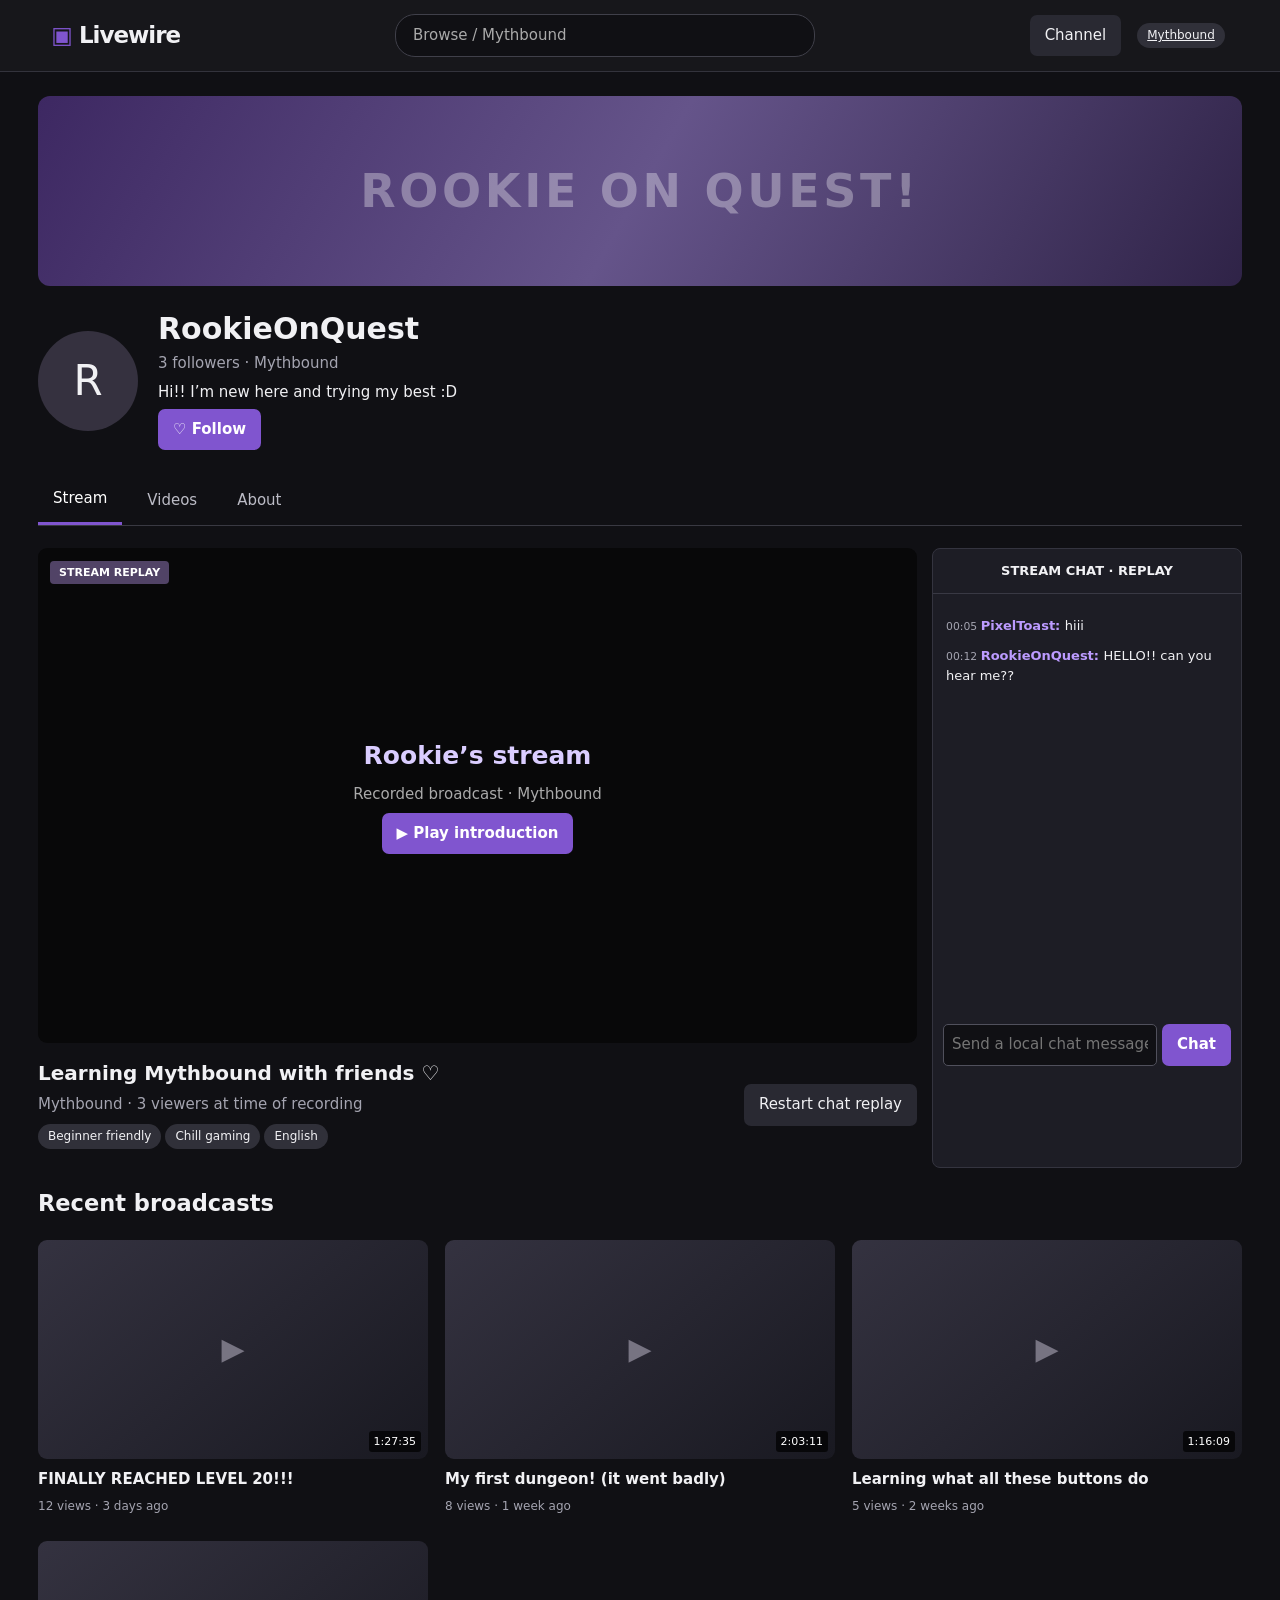
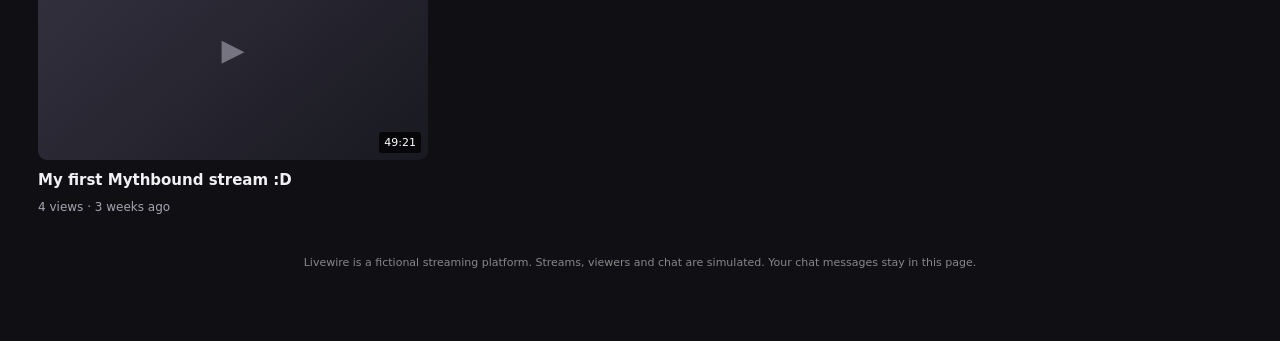
==== livewire/index.html @ 013699fd "Create fictional Rookie livestream channel with chat replay, VODs and animation slot" ====
<!doctype html><html lang="en"><head><meta charset="utf-8"><meta name="viewport" content="width=device-width,initial-scale=1"><title>Livewire — Rookie's channel</title><link rel="stylesheet" href="../media-platforms.css"><style>:root{--accent:#8055cf}.banner{background:linear-gradient(120deg,#3d2862,#65548a,#2f2347)}.stream-info{margin-bottom:25px}.stream-layout video{z-index:3}</style></head><body><header><span class="brand"><b>▣</b> Livewire</span><span class="search">Browse / Mythbound</span><button id="home">Channel</button><a class="tag" href="../mythbound/">Mythbound</a></header><main id="main" class="wrap"></main><script>
const root=document.getElementById('main');
let profile={nickname:'You'};try{profile=JSON.parse(localStorage.getItem('mythbound-local-profile-v1'))||profile}catch{}
const nick=String(profile.nickname||'You');
const escapeText=s=>String(s).replace(/[&<>"']/g,c=>({'&':'&amp;','<':'&lt;','>':'&gt;','"':'&quot;',"'":'&#39;'}[c]));
const name='RookieOnQuest',clips=[
['FINALLY REACHED LEVEL 20!!!','3 days ago','1:27:35','12 views'],
['My first dungeon! (it went badly)','1 week ago','2:03:11','8 views'],
['Learning what all these buttons do','2 weeks ago','1:16:09','5 views'],
['My first Mythbound stream :D','3 weeks ago','49:21','4 views']
];
let followed=false;try{followed=localStorage.getItem('livewire-follow')==='1'}catch{}
let replayTimer=null;
function art(file,alt){return '<img src="assets/'+file+'" alt="'+escapeText(alt)+'" onerror="this.remove()">'}
function footer(){return '<p class="notice">Livewire is a fictional streaming platform. Streams, viewers and chat are simulated. Your chat messages stay in this page.</p>'}
function channelHeader(){return '<div class="banner"><span>ROOKIE ON QUEST!</span>'+art('banner.png','Stream channel banner')+'</div><div class="identity"><div class="profile">R'+art('profile.png','Rookie profile')+'</div><div><h1>'+name+'</h1><p class="muted"><span id="follows">'+(followed?4:3)+'</span> followers · Mythbound</p><p>Hi!! I’m new here and trying my best :D</p><button id="follow" class="accent">'+(followed?'♥ Following':'♡ Follow')+'</button></div></div>'}
function bindFollow(){const b=document.getElementById('follow');if(!b)return;b.onclick=()=>{followed=!followed;try{localStorage.setItem('livewire-follow',followed?'1':'0')}catch{}b.textContent=followed?'♥ Following':'♡ Follow';document.getElementById('follows').textContent=followed?'4':'3'}}
function cards(){return '<div class="grid">'+clips.map((v,i)=>'<button class="video" data-clip="'+i+'"><div class="thumb"><strong>▶</strong>'+art('thumb-'+(i+1)+'.png','')+'<span class="duration">'+v[2]+'</span></div><h3>'+escapeText(v[0])+'</h3><small>'+v[3]+' · '+v[1]+'</small></button>').join('')+'</div>'}
const lines=[['00:05','PixelToast','hiii'],['00:12',name,'HELLO!! can you hear me??'],['00:20','WoollyWanderer','yes lol'],['00:28',name,'oh thank goodness'],['00:45','PixelToast','what level are you now?'],['00:52',name,'20!!! finally!!!'],['01:02',name,'my friend '+nick+' helped me a lot :D'],['01:18','WoollyWanderer','grats!!!'],['01:32',name,'WAIT I THINK I PULLED SOMETHING'],['01:36','PixelToast','RUN'],['01:44',name,'...'],['01:51','WoollyWanderer','F'],['02:03',name,'we do not talk about that']];
function appendLine(who,msg,time){const log=document.getElementById('chatlog');if(!log)return;const p=document.createElement('p'),t=document.createElement('small'),b=document.createElement('b');t.textContent=time+' ';b.textContent=who+': ';p.append(t,b,document.createTextNode(msg));log.append(p);log.scrollTop=log.scrollHeight}
function stopReplay(){if(replayTimer!==null){clearInterval(replayTimer);replayTimer=null}}
function stream(title,index=-1){stopReplay();root.innerHTML=channelHeader()+'<div class="tabs"><button id="stream" class="active">Stream</button><button id="videos">Videos</button><button id="about">About</button></div><div class="stream-layout"><section><div class="player" id="player"><div class="stream-overlay"><span class="live" style="background:#514366">STREAM REPLAY</span></div>'+art(index<0?'stream-still.png':'thumb-'+(index+1)+'.png','Stream still')+'<div class="placeholder" id="intro-placeholder"><strong>Rookie’s stream</strong><span>Recorded broadcast · Mythbound</span><button id="intro" class="accent">▶ Play introduction</button></div></div><div class="stream-meta"><div><h2>'+escapeText(title)+'</h2><p class="muted">Mythbound · 3 viewers at time of recording</p><span class="tag">Beginner friendly</span><span class="tag">Chill gaming</span><span class="tag">English</span></div><button id="replay">Restart chat replay</button></div></section><aside class="chat"><h3>STREAM CHAT · REPLAY</h3><div class="chatlog" id="chatlog"></div><form id="chat-form"><input id="chat-input" maxlength="250" placeholder="Send a local chat message" aria-label="Chat message"><button class="accent">Chat</button></form></aside></div><h2>Recent broadcasts</h2>'+cards()+footer();bindFollow();bindTabs();bindCards();startReplay();document.getElementById('replay').onclick=startReplay;document.getElementById('chat-form').onsubmit=e=>{e.preventDefault();const input=document.getElementById('chat-input');if(input.value.trim()){appendLine(nick,input.value.trim(),'Now');input.value=''}};document.getElementById('intro').onclick=playIntro}
function startReplay(){stopReplay();const log=document.getElementById('chatlog');if(!log)return;log.replaceChildren();let i=0;function next(){if(i>=lines.length){stopReplay();return}const t=lines[i++];appendLine(t[1],t[2],t[0])}next();next();replayTimer=setInterval(next,2300)}
function playIntro(){const holder=document.getElementById('intro-placeholder');const vid=document.createElement('video');vid.className='intro';vid.controls=true;vid.playsInline=true;vid.preload='metadata';vid.src='assets/introduction.mp4';vid.addEventListener('error',()=>{vid.remove();holder.hidden=false;holder.innerHTML='<strong>Introduction coming soon!</strong><span>The animated clip is not uploaded yet.</span>'},{once:true});vid.addEventListener('loadeddata',()=>{holder.hidden=true;vid.play().catch(()=>{})},{once:true});document.getElementById('player').append(vid)}
function bindCards(){root.querySelectorAll('[data-clip]').forEach(b=>b.onclick=()=>{const i=Number(b.dataset.clip);stream(clips[i][0],i);window.scrollTo(0,0)})}
function bindTabs(){document.getElementById('stream').onclick=()=>stream('Learning Mythbound with friends ♡');document.getElementById('videos').onclick=()=>{stopReplay();root.innerHTML=channelHeader()+'<div class="tabs"><button id="stream">Stream</button><button id="videos" class="active">Videos</button><button id="about">About</button></div>'+cards()+footer();bindFollow();bindTabs();bindCards()};document.getElementById('about').onclick=()=>{stopReplay();root.innerHTML=channelHeader()+'<div class="tabs"><button id="stream">Stream</button><button id="videos">Videos</button><button id="about" class="active">About</button></div><div class="aboutcard"><h2>About me!</h2><p>I started streaming because I love Mythbound, even though I’m terrible at it sometimes. My friend '+escapeText(nick)+' helps me with all the difficult stuff. Thanks for being here!!</p><p><a class="tag" href="../mythbound/">Play Mythbound with me ↗</a></p><p class="muted">No set schedule yet. I stream whenever I can!</p></div>'+footer();bindFollow();bindTabs()}}
document.getElementById('home').onclick=()=>stream('Learning Mythbound with friends ♡');stream('Learning Mythbound with friends ♡');
</script></body></html>
---- media-platforms.css ----
*{box-sizing:border-box}body{margin:0;background:#101014;color:#f1f1f4;font:15px/1.55 system-ui,sans-serif}button,input{font:inherit}button,a{cursor:pointer}a{color:inherit}button{color:inherit;background:#292932;border:0;border-radius:7px;padding:9px 15px}button:hover{background:#41414d}button:focus-visible,a:focus-visible{outline:2px solid #b6a0ff;outline-offset:3px}[hidden]{display:none!important}header{position:sticky;top:0;z-index:10;display:flex;align-items:center;gap:16px;padding:14px 4%;background:#18181dec;border-bottom:1px solid #33333c;backdrop-filter:blur(12px)}.brand{font-size:23px;font-weight:850;letter-spacing:-1px;white-space:nowrap}.brand b{color:var(--accent)}.search{margin:auto;max-width:420px;flex:1;background:#101014;border:1px solid #40404a;border-radius:20px;padding:9px 17px;color:#aaa}.wrap{max-width:1260px;margin:auto;padding:24px 28px 70px}.banner{height:190px;border-radius:12px;background:linear-gradient(115deg,#23222d,#453a4a);display:grid;place-items:center;overflow:hidden;position:relative}.banner img{width:100%;height:100%;object-fit:cover;position:absolute;inset:0}.banner span{font-size:clamp(22px,4vw,46px);font-weight:900;letter-spacing:.08em;color:#ffffff55}.identity{display:flex;align-items:center;gap:20px;padding:25px 0}.profile{width:100px;height:100px;border-radius:50%;background:#35313f;object-fit:cover;display:grid;place-items:center;font-size:42px;overflow:hidden;flex:none}.profile img{width:100%;height:100%;object-fit:cover}.identity h1{margin:0;font-size:30px;line-height:1.2}.muted,small{color:#a4a4b0}.identity p{margin:5px 0}.accent{background:var(--accent);color:#fff;font-weight:700}.tabs{display:flex;gap:10px;border-bottom:1px solid #393942;margin-bottom:22px;flex-wrap:wrap}.tabs button{background:transparent;border-radius:0;padding:12px 15px;color:#bcbcc6}.tabs button.active{color:white;border-bottom:3px solid var(--accent)}.grid{display:grid;grid-template-columns:repeat(3,minmax(0,1fr));gap:23px 17px}.video{padding:0;background:transparent;text-align:left;display:block;min-width:0}.video:hover{background:transparent}.thumb{aspect-ratio:16/9;background:linear-gradient(140deg,#343240,#191921);border-radius:9px;display:grid;place-items:center;position:relative;overflow:hidden;color:#777482}.thumb img{position:absolute;inset:0;width:100%;height:100%;object-fit:cover}.thumb strong{font-size:30px}.duration{position:absolute;bottom:7px;right:7px;background:#000b;color:white;padding:2px 5px;font-size:11px;border-radius:3px}.video h3{font-size:15px;margin:9px 0 3px}.video small{font-size:12px}.watch{max-width:920px;margin:auto}.player{aspect-ratio:16/9;background:#080809;display:grid;place-items:center;position:relative;overflow:hidden;border-radius:9px}.player img{position:absolute;inset:0;width:100%;height:100%;object-fit:contain;opacity:.65}.buffer{z-index:2;display:grid;place-items:center;gap:9px;text-shadow:0 1px 5px black}.spin{width:42px;height:42px;border:4px solid #ffffff30;border-top-color:white;border-radius:50%;animation:spin 1.1s linear infinite}@keyframes spin{to{transform:rotate(360deg)}}.controls{position:absolute;bottom:0;left:0;right:0;padding:12px 15px;background:linear-gradient(transparent,#000d);display:flex;gap:14px;align-items:center;z-index:3}.controls button{padding:4px 9px;background:#222a}.comment{display:flex;gap:12px;padding:15px 0;border-bottom:1px solid #303038}.bubble{width:38px;height:38px;flex:none;border-radius:50%;background:#424256;display:grid;place-items:center;font-weight:800}.comment p{margin:5px 0;white-space:pre-wrap}.comment strong{font-size:13px}.reply{margin:13px 0 0;padding-left:15px;border-left:2px solid #55505e}.heart{color:#ed8ca0;font-size:12px}.desc{background:#23232b;padding:15px;border-radius:9px}.back{margin-bottom:15px}.dm{max-width:650px;margin:auto;background:#1a1a21;padding:20px;border:1px solid #393943;border-radius:12px}.msg{background:#30303b;padding:11px 15px;border-radius:10px;max-width:85%;margin:10px 0;white-space:pre-wrap}.msg.me{margin-left:auto;background:#45416b}.invite{padding:19px;border:1px solid #c7a977;background:#18283b;border-radius:10px;margin:15px 0;color:#f4dfb4;text-align:center}.invite a{display:block;color:#1c2937;background:#ead2a4;padding:10px;text-decoration:none;border-radius:5px;font-weight:800;margin-top:12px}.notice{font-size:11px;color:#888;text-align:center;margin:35px 0 0}.tag{display:inline-block;border-radius:20px;background:#303039;padding:3px 10px;font-size:12px;margin:4px 4px 4px 0}.stream-layout{display:grid;grid-template-columns:minmax(0,1fr) 310px;gap:15px}.chat{background:#1d1d25;border:1px solid #34343f;border-radius:8px;display:flex;flex-direction:column;min-height:360px}.chat h3{padding:12px;text-align:center;border-bottom:1px solid #393944;margin:0;font-size:13px}.chatlog{padding:13px;flex:1;overflow:auto;font-size:13px;max-height:420px}.chatlog p{margin:9px 0;overflow-wrap:anywhere}.chatlog b{color:#bc9bff}.chat form{padding:10px;display:flex;gap:5px}.chat input{width:100%;min-width:0;background:#101014;color:white;border:1px solid #50505c;border-radius:5px;padding:8px}.live{background:#e24455;color:white;font-size:11px;font-weight:900;padding:5px 9px;border-radius:4px}.stream-overlay{position:absolute;top:12px;left:12px;z-index:4}.intro{position:absolute;inset:0;width:100%;height:100%;object-fit:contain}.stream-meta{display:flex;gap:12px;justify-content:space-between;align-items:center;margin:15px 0}.stream-meta h2{margin:0;font-size:20px}.stream-meta p{margin:4px 0}.placeholder{display:grid;place-items:center;text-align:center;gap:7px;color:#aaa;z-index:2;padding:20px}.placeholder strong{font-size:25px;color:#dacdff}.aboutcard{background:#23232b;padding:19px;border-radius:10px;max-width:700px}.followed{background:#36323f!important}.statline{display:flex;gap:13px;flex-wrap:wrap;align-items:center;margin:10px 0}.statline button{font-size:13px}.empty{padding:25px;color:#aaa}@media(max-width:760px){.wrap{padding:15px 13px 40px}.grid{grid-template-columns:repeat(2,minmax(0,1fr))}.stream-layout{grid-template-columns:1fr}.chat{min-height:260px}.banner{height:130px}.identity{gap:12px}.profile{width:65px;height:65px}.identity h1{font-size:23px}header{gap:8px;padding:10px 12px;flex-wrap:wrap}.search{min-width:100px;font-size:12px}.brand{font-size:20px}.stream-meta{flex-wrap:wrap}}@media(prefers-reduced-motion:reduce){.spin{animation:none}}
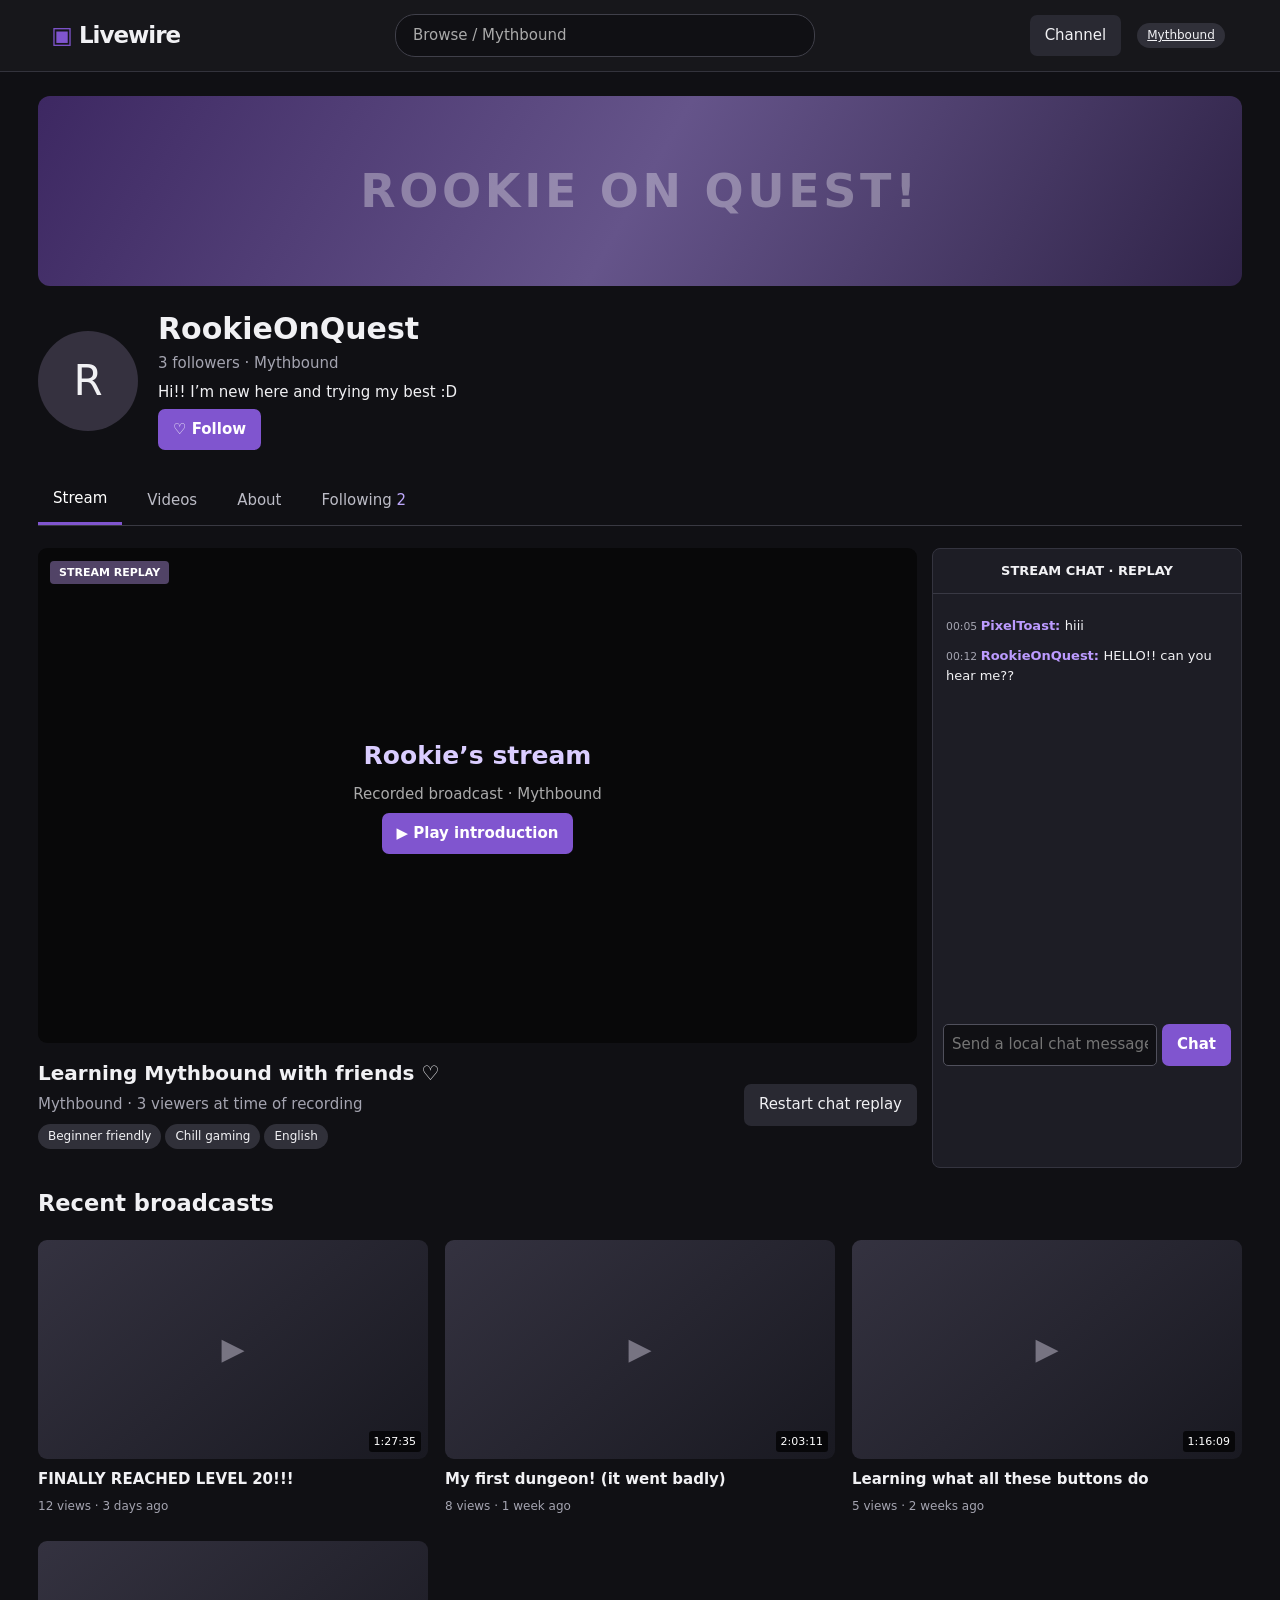
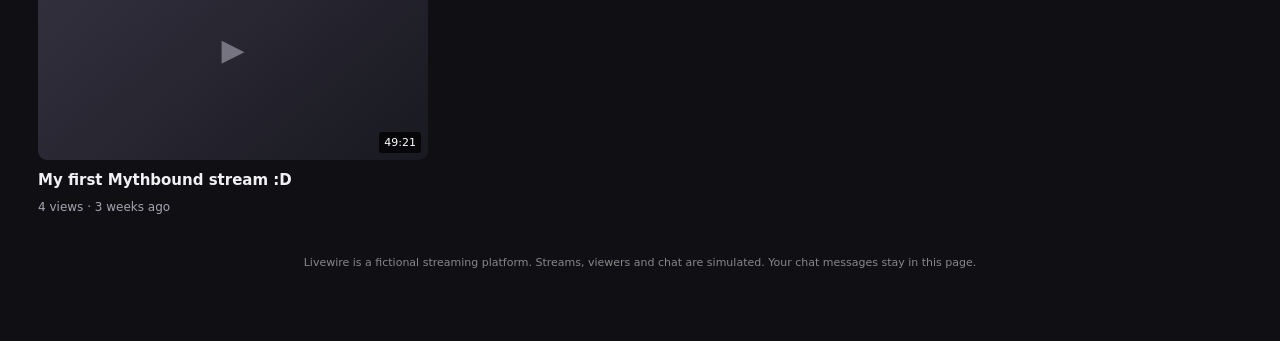
==== commit 02b47746: "Add Rookie's Following directory and fictional streamer profile pages" ====
--- a/livewire/index.html
+++ b/livewire/index.html
@@ -1,4 +1,4 @@
-<!doctype html><html lang="en"><head><meta charset="utf-8"><meta name="viewport" content="width=device-width,initial-scale=1"><title>Livewire — Rookie's channel</title><link rel="stylesheet" href="../media-platforms.css"><style>:root{--accent:#8055cf}.banner{background:linear-gradient(120deg,#3d2862,#65548a,#2f2347)}.stream-info{margin-bottom:25px}.stream-layout video{z-index:3}</style></head><body><header><span class="brand"><b>▣</b> Livewire</span><span class="search">Browse / Mythbound</span><button id="home">Channel</button><a class="tag" href="../mythbound/">Mythbound</a></header><main id="main" class="wrap"></main><script>
+<!doctype html><html lang="en"><head><meta charset="utf-8"><meta name="viewport" content="width=device-width,initial-scale=1"><title>Livewire — Rookie's channel</title><link rel="stylesheet" href="../media-platforms.css"><style>:root{--accent:#8055cf}.banner{background:linear-gradient(120deg,#3d2862,#65548a,#2f2347)}.stream-info{margin-bottom:25px}.stream-layout video{z-index:3}.following-head{display:flex;align-items:center;justify-content:space-between;gap:12px;flex-wrap:wrap;margin:4px 0 18px}.following-head h2{margin:0}.following-head p{margin:4px 0;color:#a4a4b0}.following-search{background:#18181d;border:1px solid #40404a;color:#f1f1f4;border-radius:7px;padding:9px 12px;max-width:100%;width:250px}.following-grid{display:grid;grid-template-columns:repeat(auto-fit,minmax(min(100%,260px),1fr));gap:14px}.following-card{background:#202028;border:1px solid #35353f;border-radius:10px;padding:16px;display:flex;gap:13px;align-items:center;text-align:left;min-width:0}.following-card:hover{background:#292934;border-color:#8055cf}.following-avatar{width:57px;height:57px;border-radius:50%;background:linear-gradient(140deg,#65548a,#35313f);display:grid;place-items:center;overflow:hidden;flex:none;font-size:22px;font-weight:800;position:relative}.following-avatar img{position:absolute;inset:0;width:100%;height:100%;object-fit:cover}.following-card strong,.following-card small{display:block;overflow-wrap:anywhere}.following-card .offline{font-size:11px;color:#a8a8b3;display:flex;align-items:center;gap:5px;margin-top:5px}.offline:before{content:"";width:7px;height:7px;border-radius:50%;background:#8d8d9b}.following-count{color:#bda7fa}.guest-channel .profile{position:relative}.guest-channel .profile img{position:absolute;inset:0}.following-back{margin-bottom:12px}.following-card[hidden]{display:none!important}@media(max-width:500px){.following-head{align-items:stretch}.following-search{width:100%}.following-grid{grid-template-columns:1fr}}</style></head><body><header><span class="brand"><b>▣</b> Livewire</span><span class="search">Browse / Mythbound</span><button id="home">Channel</button><a class="tag" href="../mythbound/">Mythbound</a></header><main id="main" class="wrap"></main><script>
 const root=document.getElementById('main');
 let profile={nickname:'You'};try{profile=JSON.parse(localStorage.getItem('mythbound-local-profile-v1'))||profile}catch{}
 const nick=String(profile.nickname||'You');
@@ -11,18 +11,34 @@
 ];
 let followed=false;try{followed=localStorage.getItem('livewire-follow')==='1'}catch{}
 let replayTimer=null;
+// Rookie's own subscriptions, independent of the player's Follow button.
+// The two sample entries are provisional fictional channels. Add approved guest details here.
+const followingChannels=[
+ {id:'pixeltoast',name:'PixelToast',category:'Variety gaming',bio:'A little gaming, a little chaos.',status:'Offline',avatar:'',banner:''},
+ {id:'woollywanderer',name:'WoollyWanderer',category:'Mythbound',bio:'Exploring the world one quest at a time.',status:'Offline',avatar:'',banner:''}
+];
 function art(file,alt){return '<img src="assets/'+file+'" alt="'+escapeText(alt)+'" onerror="this.remove()">'}
 function footer(){return '<p class="notice">Livewire is a fictional streaming platform. Streams, viewers and chat are simulated. Your chat messages stay in this page.</p>'}
 function channelHeader(){return '<div class="banner"><span>ROOKIE ON QUEST!</span>'+art('banner.png','Stream channel banner')+'</div><div class="identity"><div class="profile">R'+art('profile.png','Rookie profile')+'</div><div><h1>'+name+'</h1><p class="muted"><span id="follows">'+(followed?4:3)+'</span> followers · Mythbound</p><p>Hi!! I’m new here and trying my best :D</p><button id="follow" class="accent">'+(followed?'♥ Following':'♡ Follow')+'</button></div></div>'}
+function channelTabs(active){return '<div class="tabs">'+[['stream','Stream'],['videos','Videos'],['about','About'],['following','Following']].map(([id,label])=>'<button id="'+id+'"'+(id===active?' class="active" aria-current="page"':'')+'>'+label+(id==='following'?' <span class="following-count">'+followingChannels.length+'</span>':'')+'</button>').join('')+'</div>'}
+function followingAvatar(c,cls='following-avatar'){return '<div class="'+cls+'">'+escapeText(c.name.slice(0,1).toUpperCase())+(c.avatar?art(c.avatar,c.name+' profile'):'')+'</div>'}
+function followingCard(c){return '<button class="following-card" data-following-channel="'+escapeText(c.id)+'">'+followingAvatar(c)+'<div><strong>'+escapeText(c.name)+'</strong><small>'+escapeText(c.category)+'</small><span class="offline">'+escapeText(c.status)+'</span></div></button>'}
+function followingPage(){
+ stopReplay();root.innerHTML=channelHeader()+channelTabs('following')+'<div class="following-head"><div><h2>Following <span class="following-count">'+followingChannels.length+'</span></h2><p>Channels RookieOnQuest follows.</p></div><input id="following-search" class="following-search" type="search" placeholder="Find a channel" aria-label="Search followed channels"></div><div class="following-grid">'+followingChannels.map(followingCard).join('')+'</div><p id="following-empty" class="empty" hidden>No matching channels.</p>'+footer();
+ bindFollow();bindTabs();
+ root.querySelectorAll('[data-following-channel]').forEach(b=>b.onclick=()=>guestChannel(b.dataset.followingChannel));
+ const input=document.getElementById('following-search');input.oninput=()=>{const q=input.value.trim().toLowerCase();let count=0;root.querySelectorAll('[data-following-channel]').forEach(b=>{const c=followingChannels.find(x=>x.id===b.dataset.followingChannel);b.hidden=!(c.name+' '+c.category).toLowerCase().includes(q);if(!b.hidden)count++});document.getElementById('following-empty').hidden=count!==0};
+}
+function guestChannel(id){const c=followingChannels.find(x=>x.id===id);if(!c)return;stopReplay();root.innerHTML='<button id="back-following" class="following-back">← Rookie’s Following</button><div class="guest-channel"><div class="banner"><span>'+escapeText(c.name.toUpperCase())+'</span>'+(c.banner?art(c.banner,c.name+' channel banner'):'')+'</div><div class="identity">'+followingAvatar(c,'profile')+'<div><h1>'+escapeText(c.name)+'</h1><p class="muted">'+escapeText(c.category)+' · '+escapeText(c.status)+'</p><p>'+escapeText(c.bio)+'</p><span class="tag">♥ Followed by RookieOnQuest</span></div></div><div class="aboutcard"><h2>Offline</h2><p>No broadcasts available here yet.</p></div></div>'+footer();document.getElementById('back-following').onclick=followingPage;window.scrollTo(0,0)}
 function bindFollow(){const b=document.getElementById('follow');if(!b)return;b.onclick=()=>{followed=!followed;try{localStorage.setItem('livewire-follow',followed?'1':'0')}catch{}b.textContent=followed?'♥ Following':'♡ Follow';document.getElementById('follows').textContent=followed?'4':'3'}}
 function cards(){return '<div class="grid">'+clips.map((v,i)=>'<button class="video" data-clip="'+i+'"><div class="thumb"><strong>▶</strong>'+art('thumb-'+(i+1)+'.png','')+'<span class="duration">'+v[2]+'</span></div><h3>'+escapeText(v[0])+'</h3><small>'+v[3]+' · '+v[1]+'</small></button>').join('')+'</div>'}
 const lines=[['00:05','PixelToast','hiii'],['00:12',name,'HELLO!! can you hear me??'],['00:20','WoollyWanderer','yes lol'],['00:28',name,'oh thank goodness'],['00:45','PixelToast','what level are you now?'],['00:52',name,'20!!! finally!!!'],['01:02',name,'my friend '+nick+' helped me a lot :D'],['01:18','WoollyWanderer','grats!!!'],['01:32',name,'WAIT I THINK I PULLED SOMETHING'],['01:36','PixelToast','RUN'],['01:44',name,'...'],['01:51','WoollyWanderer','F'],['02:03',name,'we do not talk about that']];
 function appendLine(who,msg,time){const log=document.getElementById('chatlog');if(!log)return;const p=document.createElement('p'),t=document.createElement('small'),b=document.createElement('b');t.textContent=time+' ';b.textContent=who+': ';p.append(t,b,document.createTextNode(msg));log.append(p);log.scrollTop=log.scrollHeight}
 function stopReplay(){if(replayTimer!==null){clearInterval(replayTimer);replayTimer=null}}
-function stream(title,index=-1){stopReplay();root.innerHTML=channelHeader()+'<div class="tabs"><button id="stream" class="active">Stream</button><button id="videos">Videos</button><button id="about">About</button></div><div class="stream-layout"><section><div class="player" id="player"><div class="stream-overlay"><span class="live" style="background:#514366">STREAM REPLAY</span></div>'+art(index<0?'stream-still.png':'thumb-'+(index+1)+'.png','Stream still')+'<div class="placeholder" id="intro-placeholder"><strong>Rookie’s stream</strong><span>Recorded broadcast · Mythbound</span><button id="intro" class="accent">▶ Play introduction</button></div></div><div class="stream-meta"><div><h2>'+escapeText(title)+'</h2><p class="muted">Mythbound · 3 viewers at time of recording</p><span class="tag">Beginner friendly</span><span class="tag">Chill gaming</span><span class="tag">English</span></div><button id="replay">Restart chat replay</button></div></section><aside class="chat"><h3>STREAM CHAT · REPLAY</h3><div class="chatlog" id="chatlog"></div><form id="chat-form"><input id="chat-input" maxlength="250" placeholder="Send a local chat message" aria-label="Chat message"><button class="accent">Chat</button></form></aside></div><h2>Recent broadcasts</h2>'+cards()+footer();bindFollow();bindTabs();bindCards();startReplay();document.getElementById('replay').onclick=startReplay;document.getElementById('chat-form').onsubmit=e=>{e.preventDefault();const input=document.getElementById('chat-input');if(input.value.trim()){appendLine(nick,input.value.trim(),'Now');input.value=''}};document.getElementById('intro').onclick=playIntro}
+function stream(title,index=-1){stopReplay();root.innerHTML=channelHeader()+channelTabs('stream')+'<div class="stream-layout"><section><div class="player" id="player"><div class="stream-overlay"><span class="live" style="background:#514366">STREAM REPLAY</span></div>'+art(index<0?'stream-still.png':'thumb-'+(index+1)+'.png','Stream still')+'<div class="placeholder" id="intro-placeholder"><strong>Rookie’s stream</strong><span>Recorded broadcast · Mythbound</span><button id="intro" class="accent">▶ Play introduction</button></div></div><div class="stream-meta"><div><h2>'+escapeText(title)+'</h2><p class="muted">Mythbound · 3 viewers at time of recording</p><span class="tag">Beginner friendly</span><span class="tag">Chill gaming</span><span class="tag">English</span></div><button id="replay">Restart chat replay</button></div></section><aside class="chat"><h3>STREAM CHAT · REPLAY</h3><div class="chatlog" id="chatlog"></div><form id="chat-form"><input id="chat-input" maxlength="250" placeholder="Send a local chat message" aria-label="Chat message"><button class="accent">Chat</button></form></aside></div><h2>Recent broadcasts</h2>'+cards()+footer();bindFollow();bindTabs();bindCards();startReplay();document.getElementById('replay').onclick=startReplay;document.getElementById('chat-form').onsubmit=e=>{e.preventDefault();const input=document.getElementById('chat-input');if(input.value.trim()){appendLine(nick,input.value.trim(),'Now');input.value=''}};document.getElementById('intro').onclick=playIntro}
 function startReplay(){stopReplay();const log=document.getElementById('chatlog');if(!log)return;log.replaceChildren();let i=0;function next(){if(i>=lines.length){stopReplay();return}const t=lines[i++];appendLine(t[1],t[2],t[0])}next();next();replayTimer=setInterval(next,2300)}
 function playIntro(){const holder=document.getElementById('intro-placeholder');const vid=document.createElement('video');vid.className='intro';vid.controls=true;vid.playsInline=true;vid.preload='metadata';vid.src='assets/introduction.mp4';vid.addEventListener('error',()=>{vid.remove();holder.hidden=false;holder.innerHTML='<strong>Introduction coming soon!</strong><span>The animated clip is not uploaded yet.</span>'},{once:true});vid.addEventListener('loadeddata',()=>{holder.hidden=true;vid.play().catch(()=>{})},{once:true});document.getElementById('player').append(vid)}
 function bindCards(){root.querySelectorAll('[data-clip]').forEach(b=>b.onclick=()=>{const i=Number(b.dataset.clip);stream(clips[i][0],i);window.scrollTo(0,0)})}
-function bindTabs(){document.getElementById('stream').onclick=()=>stream('Learning Mythbound with friends ♡');document.getElementById('videos').onclick=()=>{stopReplay();root.innerHTML=channelHeader()+'<div class="tabs"><button id="stream">Stream</button><button id="videos" class="active">Videos</button><button id="about">About</button></div>'+cards()+footer();bindFollow();bindTabs();bindCards()};document.getElementById('about').onclick=()=>{stopReplay();root.innerHTML=channelHeader()+'<div class="tabs"><button id="stream">Stream</button><button id="videos">Videos</button><button id="about" class="active">About</button></div><div class="aboutcard"><h2>About me!</h2><p>I started streaming because I love Mythbound, even though I’m terrible at it sometimes. My friend '+escapeText(nick)+' helps me with all the difficult stuff. Thanks for being here!!</p><p><a class="tag" href="../mythbound/">Play Mythbound with me ↗</a></p><p class="muted">No set schedule yet. I stream whenever I can!</p></div>'+footer();bindFollow();bindTabs()}}
+function bindTabs(){document.getElementById('following').onclick=followingPage;document.getElementById('stream').onclick=()=>stream('Learning Mythbound with friends ♡');document.getElementById('videos').onclick=()=>{stopReplay();root.innerHTML=channelHeader()+channelTabs('videos')+cards()+footer();bindFollow();bindTabs();bindCards()};document.getElementById('about').onclick=()=>{stopReplay();root.innerHTML=channelHeader()+channelTabs('about')+'<div class="aboutcard"><h2>About me!</h2><p>I started streaming because I love Mythbound, even though I’m terrible at it sometimes. My friend '+escapeText(nick)+' helps me with all the difficult stuff. Thanks for being here!!</p><p><a class="tag" href="../mythbound/">Play Mythbound with me ↗</a></p><p class="muted">No set schedule yet. I stream whenever I can!</p></div>'+footer();bindFollow();bindTabs()}}
 document.getElementById('home').onclick=()=>stream('Learning Mythbound with friends ♡');stream('Learning Mythbound with friends ♡');
 </script></body></html>
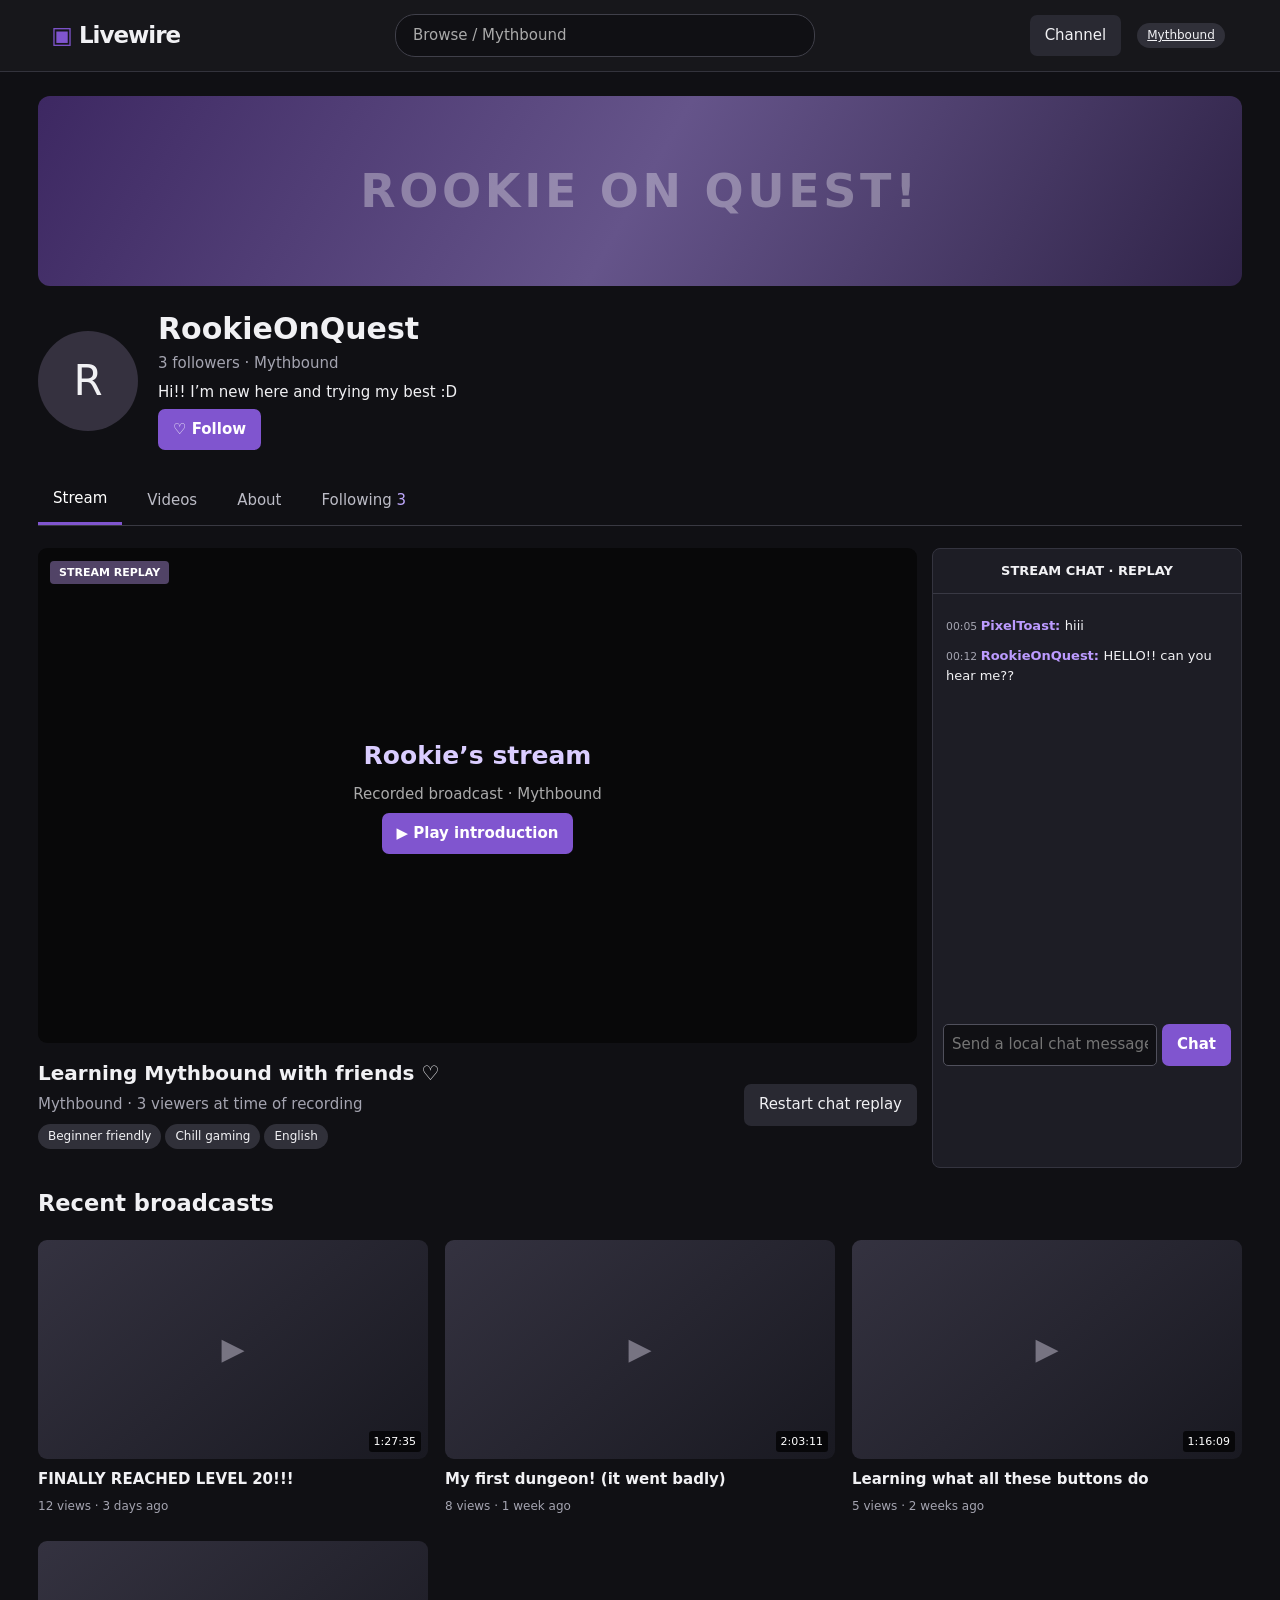
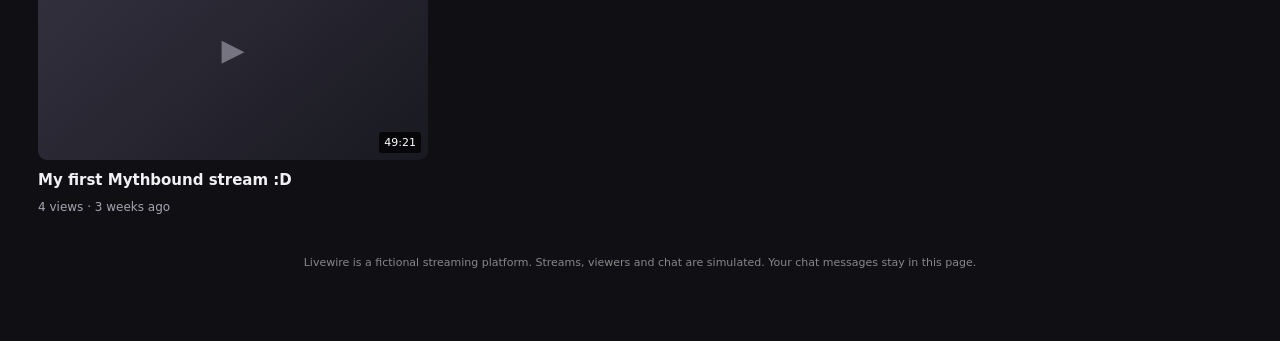
==== commit b944d193: "Add YellowAlinee to RookieOnQuest following channels" ====
--- a/livewire/index.html
+++ b/livewire/index.html
@@ -15,7 +15,8 @@
 // The two sample entries are provisional fictional channels. Add approved guest details here.
 const followingChannels=[
  {id:'pixeltoast',name:'PixelToast',category:'Variety gaming',bio:'A little gaming, a little chaos.',status:'Offline',avatar:'',banner:''},
- {id:'woollywanderer',name:'WoollyWanderer',category:'Mythbound',bio:'Exploring the world one quest at a time.',status:'Offline',avatar:'',banner:''}
+ {id:'woollywanderer',name:'WoollyWanderer',category:'Mythbound',bio:'Exploring the world one quest at a time.',status:'Offline',avatar:'',banner:''},
+ {id:'yellowalinee',name:'YellowAlinee',category:'Mythbound',bio:'',status:'Offline',avatar:'',banner:''}
 ];
 function art(file,alt){return '<img src="assets/'+file+'" alt="'+escapeText(alt)+'" onerror="this.remove()">'}
 function footer(){return '<p class="notice">Livewire is a fictional streaming platform. Streams, viewers and chat are simulated. Your chat messages stay in this page.</p>'}
